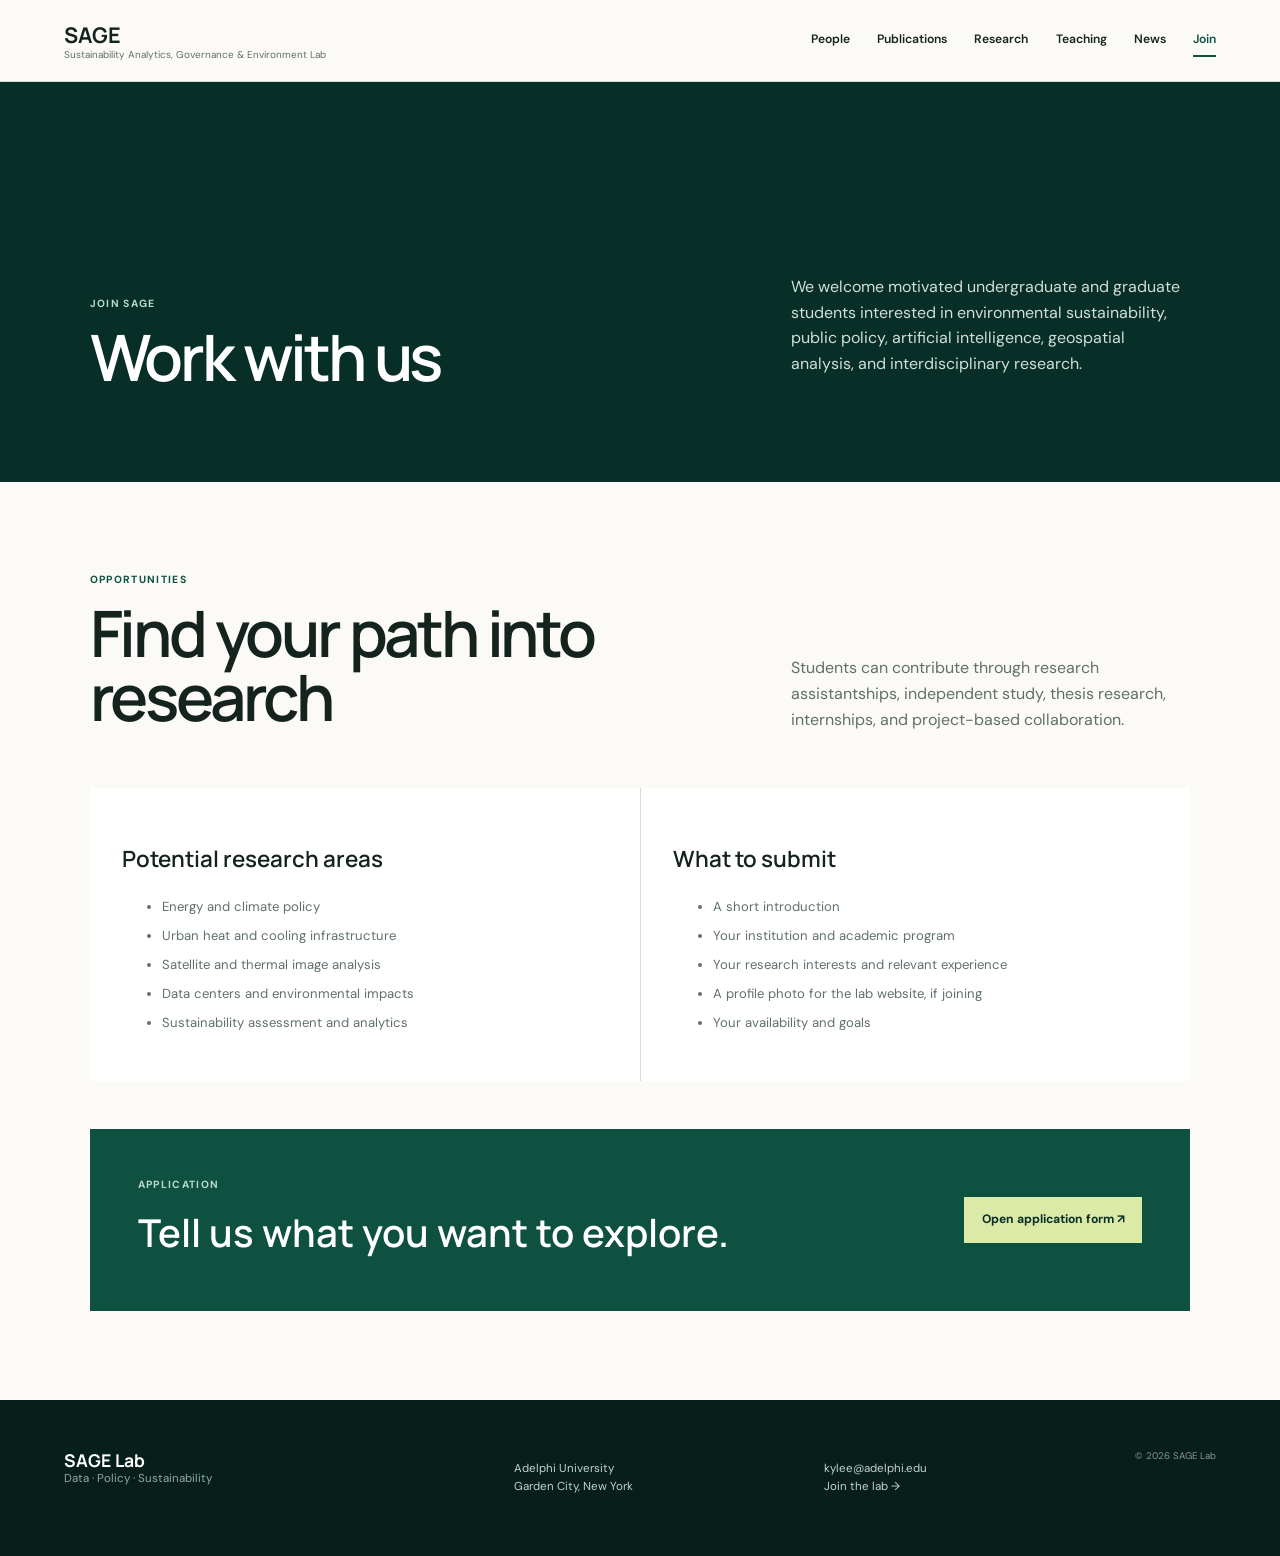
==== join.html @ ab748d42 "Add files via upload" ====
<!doctype html><html lang="en"><head><meta charset="utf-8"><meta name="viewport" content="width=device-width,initial-scale=1"><meta name="description" content="Join the SAGE Lab"><title>Join | SAGE Lab</title><link rel="preconnect" href="https://fonts.googleapis.com"><link rel="preconnect" href="https://fonts.gstatic.com" crossorigin><link href="https://fonts.googleapis.com/css2?family=DM+Sans:wght@400;500;600;700&family=Manrope:wght@500;600;700&display=swap" rel="stylesheet"><link rel="stylesheet" href="assets/css/style.css"></head><body data-page="join"><header class="site-header" id="site-header"></header><main><section class="page-hero dark"><div><p class="eyebrow">Join SAGE</p><h1>Work with us</h1></div><p>We welcome motivated undergraduate and graduate students interested in environmental sustainability, public policy, artificial intelligence, geospatial analysis, and interdisciplinary research.</p></section><section class="section"><div class="section-head"><div><p class="eyebrow">Opportunities</p><h2>Find your path into research</h2></div><p>Students can contribute through research assistantships, independent study, thesis research, internships, and project-based collaboration.</p></div><div class="join-grid"><article><h3>Potential research areas</h3><ul><li>Energy and climate policy</li><li>Urban heat and cooling infrastructure</li><li>Satellite and thermal image analysis</li><li>Data centers and environmental impacts</li><li>Sustainability assessment and analytics</li></ul></article><article><h3>What to submit</h3><ul><li>A short introduction</li><li>Your institution and academic program</li><li>Your research interests and relevant experience</li><li>A profile photo for the lab website, if joining</li><li>Your availability and goals</li></ul></article></div><div class="contact-panel"><div><p class="eyebrow">Application</p><h2>Tell us what you want to explore.</h2></div><a class="button" href="https://forms.gle/ZgNzGyVQg53hHBE16" target="_blank" rel="noopener">Open application form ↗</a></div></section></main><footer class="site-footer" id="site-footer"></footer><script src="assets/js/main.js"></script></body></html>
---- assets/css/style.css ----
:root{--ink:#15231f;--muted:#61706a;--green:#0f5141;--deep:#082f27;--mint:#dcece4;--cream:#f3f0e7;--paper:#fbfaf6;--line:#d5ddd8;--lime:#dceaa8;--white:#fff;--display:Manrope,Arial,sans-serif;--sans:"DM Sans",Arial,sans-serif}*{box-sizing:border-box}html{scroll-behavior:smooth}body{margin:0;background:var(--paper);color:var(--ink);font-family:var(--sans);line-height:1.6}a{color:inherit}.skip{position:absolute;left:-9999px}.skip:focus{left:1rem;top:1rem;background:white;padding:.6rem;z-index:50}.site-header{height:82px;padding:0 5vw;display:flex;align-items:center;justify-content:space-between;border-bottom:1px solid var(--line);background:rgba(251,250,246,.97);position:sticky;top:0;z-index:20}.logo,.footer-brand{text-decoration:none;display:flex;flex-direction:column;line-height:1.15}.logo strong{font:700 1.35rem var(--display)}.logo span{font-size:.62rem;color:var(--muted);max-width:280px}.site-header nav{display:flex;gap:1.7rem}.site-header nav a{text-decoration:none;font-size:.76rem;font-weight:600;padding:.35rem 0;border-bottom:2px solid transparent}.site-header nav a:hover,.site-header nav a.active{color:var(--green);border-color:var(--green)}.menu{display:none;border:1px solid var(--line);background:none;padding:.45rem .7rem}.home-hero{min-height:690px;display:grid;grid-template-columns:1.1fr .9fr;background:var(--deep);color:white}.home-copy{padding:7vw;display:flex;flex-direction:column;justify-content:center}.eyebrow,.kicker{text-transform:uppercase;letter-spacing:.13em;font-size:.65rem;font-weight:700;color:var(--green);margin:0 0 .8rem}.home-copy .eyebrow{color:#b9d9cd}.home-copy h1{font:600 clamp(3.5rem,6vw,7.4rem)/.94 var(--display);letter-spacing:-.06em;margin:0 0 2rem}.home-copy>p:not(.eyebrow){font-size:1.1rem;color:#d4e1dc;max-width:680px}.hero-links{display:flex;gap:1rem;flex-wrap:wrap;margin-top:2rem}.button{display:inline-block;padding:.85rem 1.1rem;background:var(--lime);color:var(--deep);text-decoration:none;font-size:.76rem;font-weight:700}.button.ghost{background:transparent;color:white;border:1px solid #668c80}.home-photo{min-height:690px;position:relative;overflow:hidden}.home-photo img{width:100%;height:100%;object-fit:cover;object-position:center}.home-photo:after{content:"Dr. Kyungmin Lee · Principal Investigator";position:absolute;left:1.5rem;bottom:1.5rem;background:rgba(8,47,39,.9);padding:.6rem .8rem;font-size:.67rem;letter-spacing:.08em;text-transform:uppercase}.theme-strip{display:grid;grid-template-columns:repeat(4,1fr);border-bottom:1px solid var(--line)}.theme-strip div{padding:2rem 2.5vw;border-right:1px solid var(--line)}.theme-strip div:last-child{border:0}.theme-strip span{display:block;color:var(--green);font-size:.66rem;font-weight:700}.theme-strip strong{font:600 1rem var(--display)}.section{padding:7vw}.section.alt{background:var(--cream)}.section.mint{background:var(--mint)}.section-head{display:grid;grid-template-columns:1.2fr .8fr;gap:8vw;align-items:end;margin-bottom:3.5rem}.section-head h2,.page-hero h1{font:600 clamp(2.8rem,5vw,5.7rem)/1 var(--display);letter-spacing:-.05em;margin:.2rem 0}.section-head>p{color:var(--muted);margin:0}.text-link,.arrow-link{font-size:.75rem;font-weight:700;text-decoration:none;border-bottom:1px solid currentColor}.section-cta{margin-top:2.5rem}.card-grid{display:grid;grid-template-columns:repeat(3,1fr);gap:1.2rem}.research-card,.news-card,.person-card{background:white;border:1px solid var(--line);overflow:hidden}.research-art{aspect-ratio:16/10;padding:1.2rem;position:relative;display:flex;align-items:flex-end;justify-content:space-between;color:white;overflow:hidden}.research-art:before{content:"";position:absolute;inset:-20%;background:repeating-linear-gradient(35deg,transparent 0 45px,rgba(255,255,255,.18) 46px 48px),repeating-linear-gradient(125deg,transparent 0 60px,rgba(0,0,0,.12) 61px 64px);transform:rotate(5deg)}.research-art span,.research-art b{position:relative}.research-art span{font-size:.7rem}.research-art b{font:600 1rem var(--display)}.art-blue{background:linear-gradient(135deg,#244b68,#6d9da1)}.art-orange{background:linear-gradient(135deg,#9f472f,#e1a162)}.art-green{background:linear-gradient(135deg,#1c5948,#8ba884)}.art-purple{background:linear-gradient(135deg,#4f486a,#9a8db0)}.card-body{padding:1.3rem}.card-body h3,.person-body h3{font:600 1.35rem/1.25 var(--display);margin:.3rem 0 .7rem}.card-body p,.person-body p,.paper-row p,.course-row p{font-size:.8rem;color:var(--muted)}.tags{display:flex;gap:.4rem;flex-wrap:wrap;margin-top:1rem}.tags span{font-size:.62rem;background:var(--mint);padding:.25rem .45rem}.news-card img,.news-placeholder{width:100%;aspect-ratio:16/10;object-fit:cover}.news-placeholder{display:grid;place-items:center;background:linear-gradient(135deg,var(--deep),#588679);color:var(--lime);font:700 1.4rem var(--display)}.news-card time{font-size:.64rem;letter-spacing:.1em;color:var(--green)}.paper-list{border-bottom:1px solid var(--line)}.paper-row{display:grid;grid-template-columns:100px 1fr auto;gap:2rem;align-items:start;padding:1.7rem 0;border-top:1px solid var(--line)}.paper-year{font:600 1.25rem var(--display);color:var(--green)}.paper-row h3{font:600 1.25rem/1.3 var(--display);margin:.2rem 0}.paper-row .arrow-link{white-space:nowrap}.page-hero{padding:7vw;min-height:400px;display:grid;grid-template-columns:1.2fr .8fr;gap:8vw;align-items:end;background:var(--cream)}.page-hero p{color:var(--muted);max-width:650px}.page-hero.dark{background:var(--deep);color:white}.page-hero.dark .eyebrow{color:#b9d9cd}.page-hero.dark p{color:#d1ded9}.person-grid{display:grid;grid-template-columns:repeat(3,1fr);gap:1.2rem}.person-photo{aspect-ratio:4/3;background:linear-gradient(135deg,var(--mint),#81a093);display:grid;place-items:center;color:var(--green);font:700 2rem var(--display);overflow:hidden}.person-photo img{width:100%;height:100%;object-fit:cover}.person-body{padding:1.3rem}.person-body .small{font-size:.73rem;border-top:1px solid var(--line);padding-top:.8rem}.course-list{border-bottom:1px solid var(--line)}.course-row{display:grid;grid-template-columns:230px 1fr;gap:3rem;padding:2rem 0;border-top:1px solid var(--line)}.course-row>div:first-child>span{font-size:.72rem;color:var(--muted)}.course-row h3{font:600 1.5rem var(--display);margin:.2rem 0}.join-grid{display:grid;grid-template-columns:1fr 1fr;gap:1px;background:var(--line);margin-top:3rem}.join-grid article{padding:2rem;background:white}.join-grid h3{font:600 1.4rem var(--display)}.join-grid li{font-size:.82rem;margin:.5rem 0;color:var(--muted)}.contact-panel{background:var(--green);color:white;padding:3rem;margin-top:3rem;display:flex;justify-content:space-between;gap:2rem;align-items:center}.contact-panel h2{font:600 clamp(2rem,3vw,3.5rem) var(--display);margin:.2rem 0}.contact-panel .eyebrow{color:#b9d9cd}.contact-panel .button{white-space:nowrap}.site-footer{background:#071f1a;color:#c4d2cd;padding:3rem 5vw;display:grid;grid-template-columns:1.5fr 1fr 1fr auto;gap:2rem;font-size:.72rem}.site-footer a{text-decoration:none}.footer-brand strong{font:700 1.1rem var(--display);color:white}.footer-brand span{color:#8fab9f}.site-footer small{color:#829b91}.loading{font-size:.8rem;color:var(--muted)}
@media(max-width:900px){.menu{display:block}.site-header nav{display:none;position:absolute;left:0;right:0;top:82px;background:var(--paper);padding:1.5rem 5vw;flex-direction:column;border-bottom:1px solid var(--line)}.site-header nav.open{display:flex}.home-hero{grid-template-columns:1fr}.home-photo{min-height:520px;order:-1}.theme-strip{grid-template-columns:1fr 1fr}.theme-strip div:nth-child(2){border-right:0}.section-head,.page-hero{grid-template-columns:1fr;gap:1rem}.card-grid,.person-grid{grid-template-columns:1fr 1fr}.paper-row{grid-template-columns:80px 1fr}.paper-row .arrow-link{grid-column:2}.site-footer{grid-template-columns:1fr 1fr}}
@media(max-width:580px){.logo span{display:none}.home-copy,.section,.page-hero{padding:4.5rem 6vw}.home-copy h1{font-size:3.2rem}.home-photo{min-height:430px}.theme-strip{grid-template-columns:1fr}.theme-strip div{border-right:0;border-bottom:1px solid var(--line);padding:1.3rem 6vw}.card-grid,.person-grid{grid-template-columns:1fr}.paper-row,.course-row{grid-template-columns:1fr;gap:.4rem}.paper-row .arrow-link{grid-column:1}.join-grid{grid-template-columns:1fr}.contact-panel{align-items:flex-start;flex-direction:column}.site-footer{grid-template-columns:1fr}}
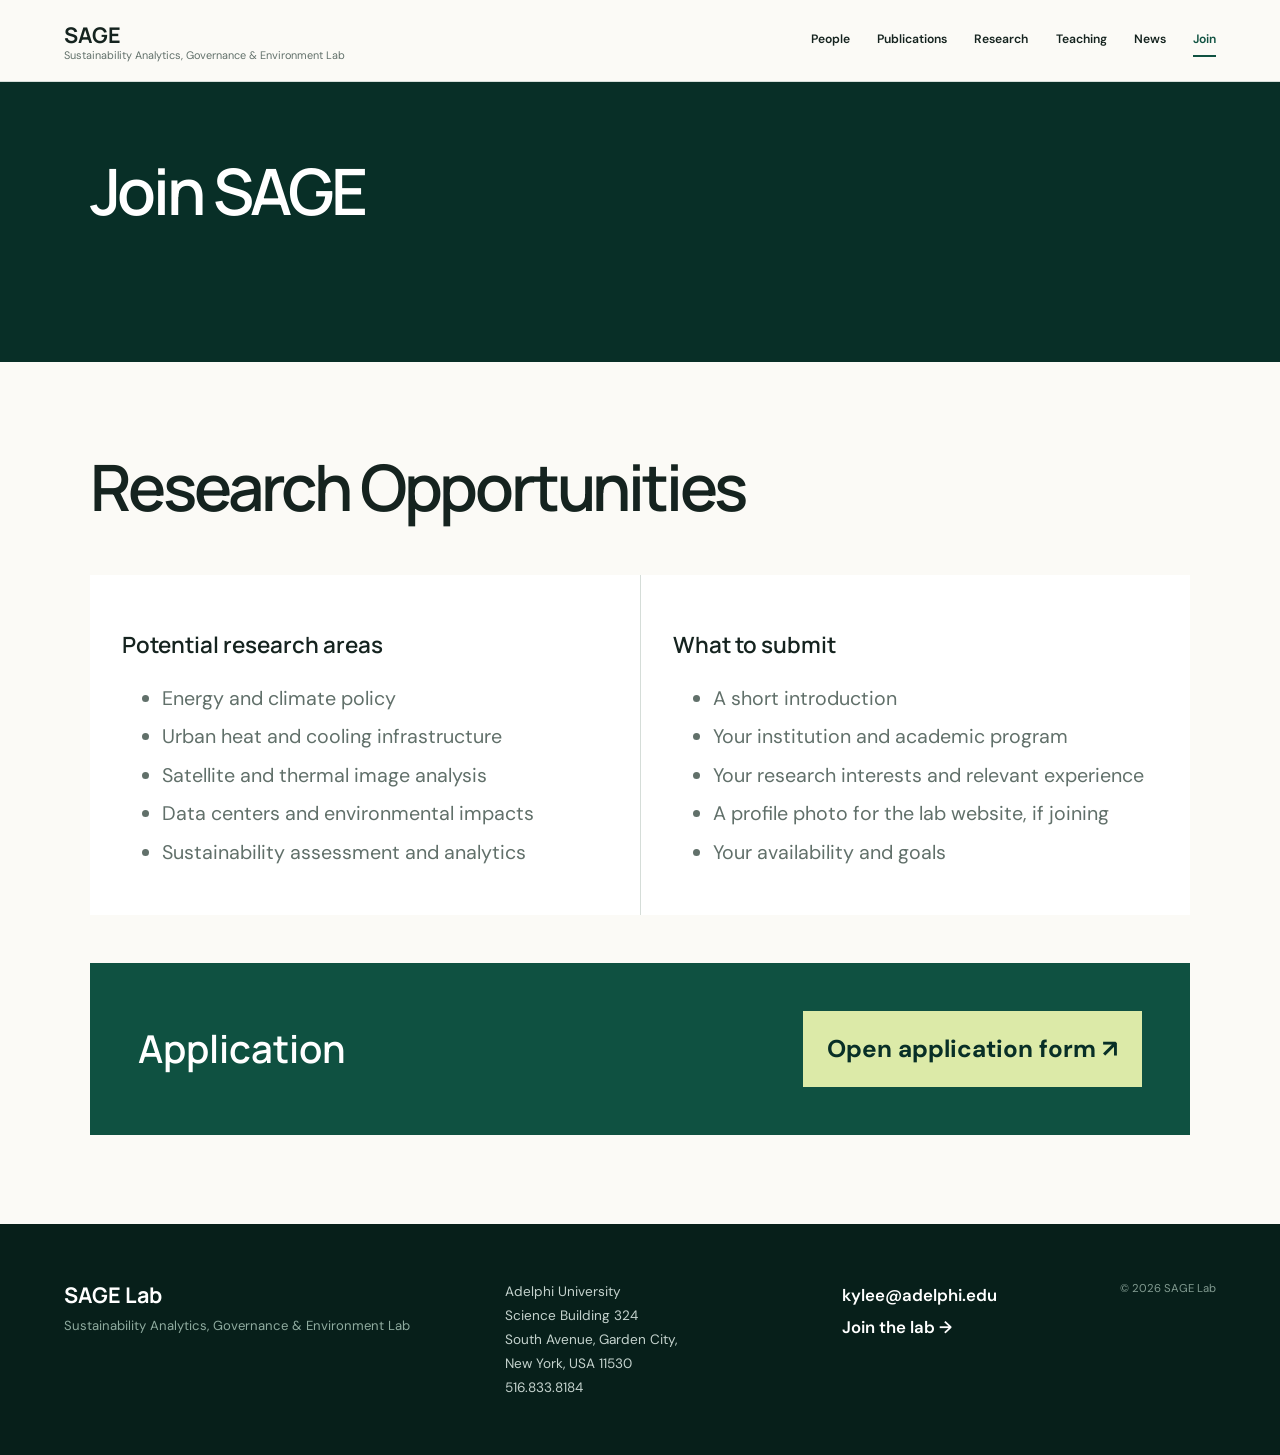
==== commit 472fd758: "Add files via upload" ====
--- a/join.html
+++ b/join.html
@@ -1 +1 @@
-<!doctype html><html lang="en"><head><meta charset="utf-8"><meta name="viewport" content="width=device-width,initial-scale=1"><meta name="description" content="Join the SAGE Lab"><title>Join | SAGE Lab</title><link rel="preconnect" href="https://fonts.googleapis.com"><link rel="preconnect" href="https://fonts.gstatic.com" crossorigin><link href="https://fonts.googleapis.com/css2?family=DM+Sans:wght@400;500;600;700&family=Manrope:wght@500;600;700&display=swap" rel="stylesheet"><link rel="stylesheet" href="assets/css/style.css"></head><body data-page="join"><header class="site-header" id="site-header"></header><main><section class="page-hero dark"><div><p class="eyebrow">Join SAGE</p><h1>Work with us</h1></div><p>We welcome motivated undergraduate and graduate students interested in environmental sustainability, public policy, artificial intelligence, geospatial analysis, and interdisciplinary research.</p></section><section class="section"><div class="section-head"><div><p class="eyebrow">Opportunities</p><h2>Find your path into research</h2></div><p>Students can contribute through research assistantships, independent study, thesis research, internships, and project-based collaboration.</p></div><div class="join-grid"><article><h3>Potential research areas</h3><ul><li>Energy and climate policy</li><li>Urban heat and cooling infrastructure</li><li>Satellite and thermal image analysis</li><li>Data centers and environmental impacts</li><li>Sustainability assessment and analytics</li></ul></article><article><h3>What to submit</h3><ul><li>A short introduction</li><li>Your institution and academic program</li><li>Your research interests and relevant experience</li><li>A profile photo for the lab website, if joining</li><li>Your availability and goals</li></ul></article></div><div class="contact-panel"><div><p class="eyebrow">Application</p><h2>Tell us what you want to explore.</h2></div><a class="button" href="https://forms.gle/ZgNzGyVQg53hHBE16" target="_blank" rel="noopener">Open application form ↗</a></div></section></main><footer class="site-footer" id="site-footer"></footer><script src="assets/js/main.js"></script></body></html>
+<!doctype html><html lang="en"><head><meta charset="utf-8"><meta name="viewport" content="width=device-width,initial-scale=1"><meta name="description" content="Join the SAGE Lab"><title>Join | SAGE Lab</title><link rel="preconnect" href="https://fonts.googleapis.com"><link rel="preconnect" href="https://fonts.gstatic.com" crossorigin><link href="https://fonts.googleapis.com/css2?family=DM+Sans:wght@400;500;600;700&family=Manrope:wght@500;600;700&display=swap" rel="stylesheet"><link rel="stylesheet" href="assets/css/style.css"></head><body data-page="join"><header class="site-header" id="site-header"></header><main><section class="page-hero page-hero-simple dark"><div><h1>Join SAGE</h1></div></section><section class="section"><div class="section-head section-head-solo"><div><h2>Research Opportunities</h2></div></div><div class="join-grid"><article><h3>Potential research areas</h3><ul><li>Energy and climate policy</li><li>Urban heat and cooling infrastructure</li><li>Satellite and thermal image analysis</li><li>Data centers and environmental impacts</li><li>Sustainability assessment and analytics</li></ul></article><article><h3>What to submit</h3><ul><li>A short introduction</li><li>Your institution and academic program</li><li>Your research interests and relevant experience</li><li>A profile photo for the lab website, if joining</li><li>Your availability and goals</li></ul></article></div><div class="contact-panel application-panel"><div><h2>Application</h2></div><a class="button" href="https://forms.gle/ZgNzGyVQg53hHBE16" target="_blank" rel="noopener">Open application form ↗</a></div></section></main><footer class="site-footer" id="site-footer"></footer><script src="assets/js/main.js"></script></body></html>
--- a/assets/css/style.css
+++ b/assets/css/style.css
@@ -1,3 +1,43 @@
 :root{--ink:#15231f;--muted:#61706a;--green:#0f5141;--deep:#082f27;--mint:#dcece4;--cream:#f3f0e7;--paper:#fbfaf6;--line:#d5ddd8;--lime:#dceaa8;--white:#fff;--display:Manrope,Arial,sans-serif;--sans:"DM Sans",Arial,sans-serif}*{box-sizing:border-box}html{scroll-behavior:smooth}body{margin:0;background:var(--paper);color:var(--ink);font-family:var(--sans);line-height:1.6}a{color:inherit}.skip{position:absolute;left:-9999px}.skip:focus{left:1rem;top:1rem;background:white;padding:.6rem;z-index:50}.site-header{height:82px;padding:0 5vw;display:flex;align-items:center;justify-content:space-between;border-bottom:1px solid var(--line);background:rgba(251,250,246,.97);position:sticky;top:0;z-index:20}.logo,.footer-brand{text-decoration:none;display:flex;flex-direction:column;line-height:1.15}.logo strong{font:700 1.35rem var(--display)}.logo span{font-size:.62rem;color:var(--muted);max-width:280px}.site-header nav{display:flex;gap:1.7rem}.site-header nav a{text-decoration:none;font-size:.76rem;font-weight:600;padding:.35rem 0;border-bottom:2px solid transparent}.site-header nav a:hover,.site-header nav a.active{color:var(--green);border-color:var(--green)}.menu{display:none;border:1px solid var(--line);background:none;padding:.45rem .7rem}.home-hero{min-height:690px;display:grid;grid-template-columns:1.1fr .9fr;background:var(--deep);color:white}.home-copy{padding:7vw;display:flex;flex-direction:column;justify-content:center}.eyebrow,.kicker{text-transform:uppercase;letter-spacing:.13em;font-size:.65rem;font-weight:700;color:var(--green);margin:0 0 .8rem}.home-copy .eyebrow{color:#b9d9cd}.home-copy h1{font:600 clamp(3.5rem,6vw,7.4rem)/.94 var(--display);letter-spacing:-.06em;margin:0 0 2rem}.home-copy>p:not(.eyebrow){font-size:1.1rem;color:#d4e1dc;max-width:680px}.hero-links{display:flex;gap:1rem;flex-wrap:wrap;margin-top:2rem}.button{display:inline-block;padding:.85rem 1.1rem;background:var(--lime);color:var(--deep);text-decoration:none;font-size:.76rem;font-weight:700}.button.ghost{background:transparent;color:white;border:1px solid #668c80}.home-photo{min-height:690px;position:relative;overflow:hidden}.home-photo img{width:100%;height:100%;object-fit:cover;object-position:center}.home-photo:after{content:"Dr. Kyungmin Lee · Principal Investigator";position:absolute;left:1.5rem;bottom:1.5rem;background:rgba(8,47,39,.9);padding:.6rem .8rem;font-size:.67rem;letter-spacing:.08em;text-transform:uppercase}.theme-strip{display:grid;grid-template-columns:repeat(4,1fr);border-bottom:1px solid var(--line)}.theme-strip div{padding:2rem 2.5vw;border-right:1px solid var(--line)}.theme-strip div:last-child{border:0}.theme-strip span{display:block;color:var(--green);font-size:.66rem;font-weight:700}.theme-strip strong{font:600 1rem var(--display)}.section{padding:7vw}.section.alt{background:var(--cream)}.section.mint{background:var(--mint)}.section-head{display:grid;grid-template-columns:1.2fr .8fr;gap:8vw;align-items:end;margin-bottom:3.5rem}.section-head h2,.page-hero h1{font:600 clamp(2.8rem,5vw,5.7rem)/1 var(--display);letter-spacing:-.05em;margin:.2rem 0}.section-head>p{color:var(--muted);margin:0}.text-link,.arrow-link{font-size:.75rem;font-weight:700;text-decoration:none;border-bottom:1px solid currentColor}.section-cta{margin-top:2.5rem}.card-grid{display:grid;grid-template-columns:repeat(3,1fr);gap:1.2rem}.research-card,.news-card,.person-card{background:white;border:1px solid var(--line);overflow:hidden}.research-art{aspect-ratio:16/10;padding:1.2rem;position:relative;display:flex;align-items:flex-end;justify-content:space-between;color:white;overflow:hidden}.research-art:before{content:"";position:absolute;inset:-20%;background:repeating-linear-gradient(35deg,transparent 0 45px,rgba(255,255,255,.18) 46px 48px),repeating-linear-gradient(125deg,transparent 0 60px,rgba(0,0,0,.12) 61px 64px);transform:rotate(5deg)}.research-art span,.research-art b{position:relative}.research-art span{font-size:.7rem}.research-art b{font:600 1rem var(--display)}.art-blue{background:linear-gradient(135deg,#244b68,#6d9da1)}.art-orange{background:linear-gradient(135deg,#9f472f,#e1a162)}.art-green{background:linear-gradient(135deg,#1c5948,#8ba884)}.art-purple{background:linear-gradient(135deg,#4f486a,#9a8db0)}.card-body{padding:1.3rem}.card-body h3,.person-body h3{font:600 1.35rem/1.25 var(--display);margin:.3rem 0 .7rem}.card-body p,.person-body p,.paper-row p,.course-row p{font-size:.8rem;color:var(--muted)}.tags{display:flex;gap:.4rem;flex-wrap:wrap;margin-top:1rem}.tags span{font-size:.62rem;background:var(--mint);padding:.25rem .45rem}.news-card img,.news-placeholder{width:100%;aspect-ratio:16/10;object-fit:cover}.news-placeholder{display:grid;place-items:center;background:linear-gradient(135deg,var(--deep),#588679);color:var(--lime);font:700 1.4rem var(--display)}.news-card time{font-size:.64rem;letter-spacing:.1em;color:var(--green)}.paper-list{border-bottom:1px solid var(--line)}.paper-row{display:grid;grid-template-columns:100px 1fr auto;gap:2rem;align-items:start;padding:1.7rem 0;border-top:1px solid var(--line)}.paper-year{font:600 1.25rem var(--display);color:var(--green)}.paper-row h3{font:600 1.25rem/1.3 var(--display);margin:.2rem 0}.paper-row .arrow-link{white-space:nowrap}.page-hero{padding:7vw;min-height:400px;display:grid;grid-template-columns:1.2fr .8fr;gap:8vw;align-items:end;background:var(--cream)}.page-hero p{color:var(--muted);max-width:650px}.page-hero.dark{background:var(--deep);color:white}.page-hero.dark .eyebrow{color:#b9d9cd}.page-hero.dark p{color:#d1ded9}.person-grid{display:grid;grid-template-columns:repeat(3,1fr);gap:1.2rem}.person-photo{aspect-ratio:4/3;background:linear-gradient(135deg,var(--mint),#81a093);display:grid;place-items:center;color:var(--green);font:700 2rem var(--display);overflow:hidden}.person-photo img{width:100%;height:100%;object-fit:cover}.person-body{padding:1.3rem}.person-body .small{font-size:.73rem;border-top:1px solid var(--line);padding-top:.8rem}.course-list{border-bottom:1px solid var(--line)}.course-row{display:grid;grid-template-columns:230px 1fr;gap:3rem;padding:2rem 0;border-top:1px solid var(--line)}.course-row>div:first-child>span{font-size:.72rem;color:var(--muted)}.course-row h3{font:600 1.5rem var(--display);margin:.2rem 0}.join-grid{display:grid;grid-template-columns:1fr 1fr;gap:1px;background:var(--line);margin-top:3rem}.join-grid article{padding:2rem;background:white}.join-grid h3{font:600 1.4rem var(--display)}.join-grid li{font-size:.82rem;margin:.5rem 0;color:var(--muted)}.contact-panel{background:var(--green);color:white;padding:3rem;margin-top:3rem;display:flex;justify-content:space-between;gap:2rem;align-items:center}.contact-panel h2{font:600 clamp(2rem,3vw,3.5rem) var(--display);margin:.2rem 0}.contact-panel .eyebrow{color:#b9d9cd}.contact-panel .button{white-space:nowrap}.site-footer{background:#071f1a;color:#c4d2cd;padding:3rem 5vw;display:grid;grid-template-columns:1.5fr 1fr 1fr auto;gap:2rem;font-size:.72rem}.site-footer a{text-decoration:none}.footer-brand strong{font:700 1.1rem var(--display);color:white}.footer-brand span{color:#8fab9f}.site-footer small{color:#829b91}.loading{font-size:.8rem;color:var(--muted)}
 @media(max-width:900px){.menu{display:block}.site-header nav{display:none;position:absolute;left:0;right:0;top:82px;background:var(--paper);padding:1.5rem 5vw;flex-direction:column;border-bottom:1px solid var(--line)}.site-header nav.open{display:flex}.home-hero{grid-template-columns:1fr}.home-photo{min-height:520px;order:-1}.theme-strip{grid-template-columns:1fr 1fr}.theme-strip div:nth-child(2){border-right:0}.section-head,.page-hero{grid-template-columns:1fr;gap:1rem}.card-grid,.person-grid{grid-template-columns:1fr 1fr}.paper-row{grid-template-columns:80px 1fr}.paper-row .arrow-link{grid-column:2}.site-footer{grid-template-columns:1fr 1fr}}
 @media(max-width:580px){.logo span{display:none}.home-copy,.section,.page-hero{padding:4.5rem 6vw}.home-copy h1{font-size:3.2rem}.home-photo{min-height:430px}.theme-strip{grid-template-columns:1fr}.theme-strip div{border-right:0;border-bottom:1px solid var(--line);padding:1.3rem 6vw}.card-grid,.person-grid{grid-template-columns:1fr}.paper-row,.course-row{grid-template-columns:1fr;gap:.4rem}.paper-row .arrow-link{grid-column:1}.join-grid{grid-template-columns:1fr}.contact-panel{align-items:flex-start;flex-direction:column}.site-footer{grid-template-columns:1fr}}
+.home-photo.logo-panel{background:var(--cream);display:grid;place-items:center;padding:5vw}.home-photo.logo-panel img{width:min(92%,620px);height:auto;max-height:80%;object-fit:contain}.home-photo.logo-panel:after{display:none}
+
+/* Refined homepage and footer typography */
+.logo span{font-size:.68rem;max-width:330px}
+.home-copy .hero-university{font:600 clamp(1.75rem,3vw,3.7rem)/1 var(--display);letter-spacing:-.035em;text-transform:none;margin-bottom:1.5rem}
+.home-copy>p:not(.eyebrow){font-size:2.2rem;line-height:1.35;max-width:850px}
+.hero-links{margin-top:2.5rem}
+.home-copy .button{padding:1.15rem 1.5rem;font-size:1.52rem;line-height:1.15}
+.section-head.section-head-solo{display:block}
+.site-footer{padding:3.5rem 5vw;grid-template-columns:minmax(240px,1.35fr) minmax(220px,1fr) minmax(220px,.8fr) auto;gap:2.5rem;font-size:.85rem}
+.footer-brand strong{font-size:1.35rem}
+.footer-brand span{font-size:.82rem;line-height:1.45;max-width:360px;margin-top:.4rem}
+.footer-address{margin:0;line-height:1.75}
+.footer-contact{margin:0;font-size:1.05rem;line-height:1.9;font-weight:600;color:white}
+@media(max-width:900px){.site-footer{grid-template-columns:1fr 1fr}.home-copy>p:not(.eyebrow){font-size:1.7rem}.home-copy .button{font-size:1.15rem}}
+@media(max-width:580px){.home-copy .hero-university{font-size:1.6rem}.home-copy>p:not(.eyebrow){font-size:1.35rem}.home-copy .button{font-size:1rem;padding:1rem 1.2rem}.site-footer{grid-template-columns:1fr}}
+
+/* Simplified internal pages, profiles, courses, and article pages */
+.page-hero.page-hero-simple{min-height:280px;display:block;padding-top:6vw;padding-bottom:6vw}
+.page-hero.page-hero-simple h1{margin:0}
+.profile-links{display:flex;flex-wrap:wrap;gap:.55rem;margin-top:1rem;padding-top:1rem;border-top:1px solid var(--line)}
+.profile-links a{font-size:.72rem;font-weight:700;text-decoration:none;border-bottom:1px solid currentColor;color:var(--green)}
+.course-institution{font:600 1rem var(--display);margin:0 0 .45rem;color:var(--ink)}
+.course-term{display:block}
+.join-grid li{font-size:1.23rem;line-height:1.55}
+.application-panel .button{font-size:1.52rem;padding:1.15rem 1.5rem}
+.card-title-link{color:inherit;text-decoration:none}
+.card-title-link:hover{text-decoration:underline}
+a.news-placeholder{text-decoration:none}
+.article-hero{background:var(--deep);color:white;padding:7vw max(7vw,calc((100vw - 1080px)/2));}
+.article-hero time{display:block;color:#b9d9cd;font-size:.75rem;font-weight:700;letter-spacing:.12em;margin:2.5rem 0 1rem}
+.article-hero h1{font:600 clamp(2.7rem,5vw,5.8rem)/1 var(--display);letter-spacing:-.05em;max-width:1000px;margin:0 0 1.5rem}
+.article-hero p{font-size:1.15rem;color:#d1ded9;max-width:780px}
+.article-back{font-size:.8rem;font-weight:700;color:white;text-decoration:none;border-bottom:1px solid currentColor}
+.article-content,.article-shell{max-width:900px;margin:0 auto;padding:5rem 7vw}
+.article-content>p{font-size:1.1rem;line-height:1.85;margin:0 0 1.5rem}
+.article-gallery{display:grid;gap:1.5rem;margin-top:3rem}
+.article-gallery figure{margin:0}
+.article-gallery img{display:block;width:100%;height:auto}
+@media(max-width:580px){.page-hero.page-hero-simple{min-height:220px;padding-top:4rem;padding-bottom:4rem}.join-grid li{font-size:1rem}.application-panel .button{font-size:1.05rem}.article-content,.article-shell{padding:3rem 6vw}}
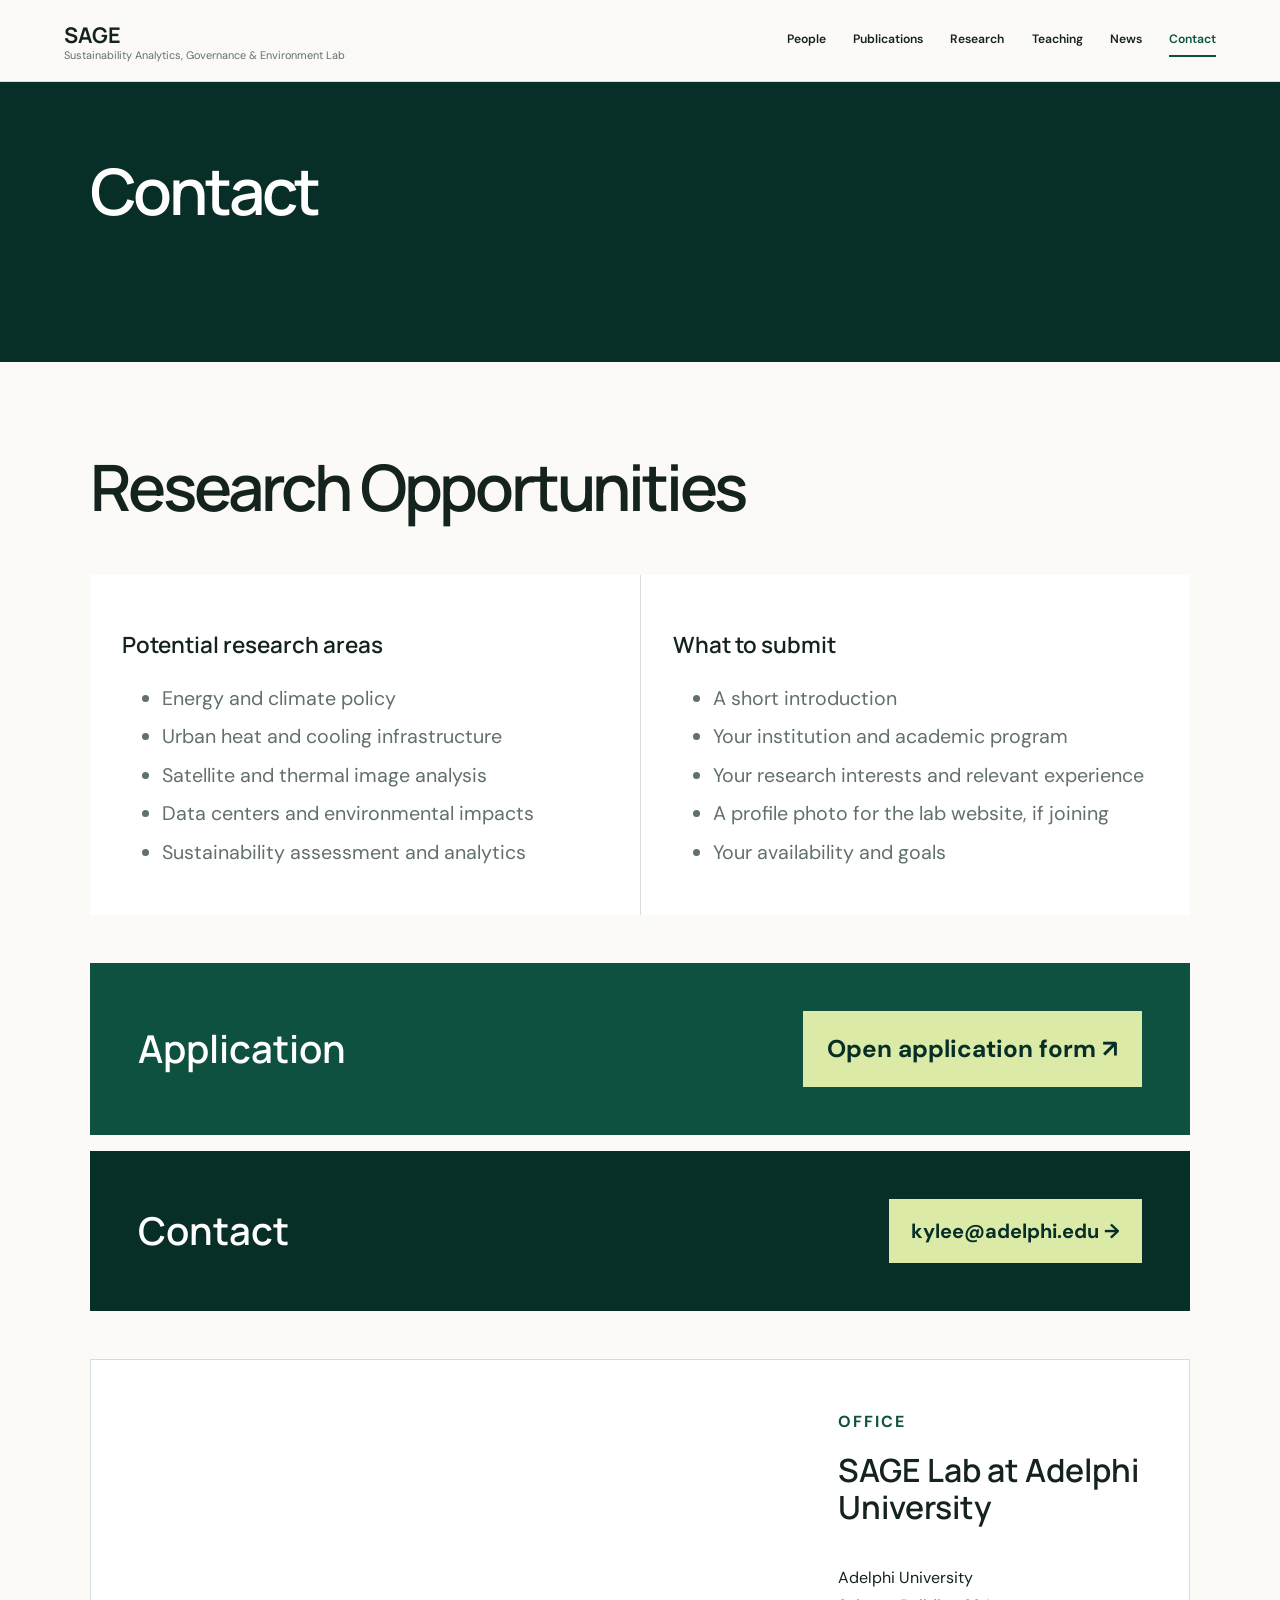
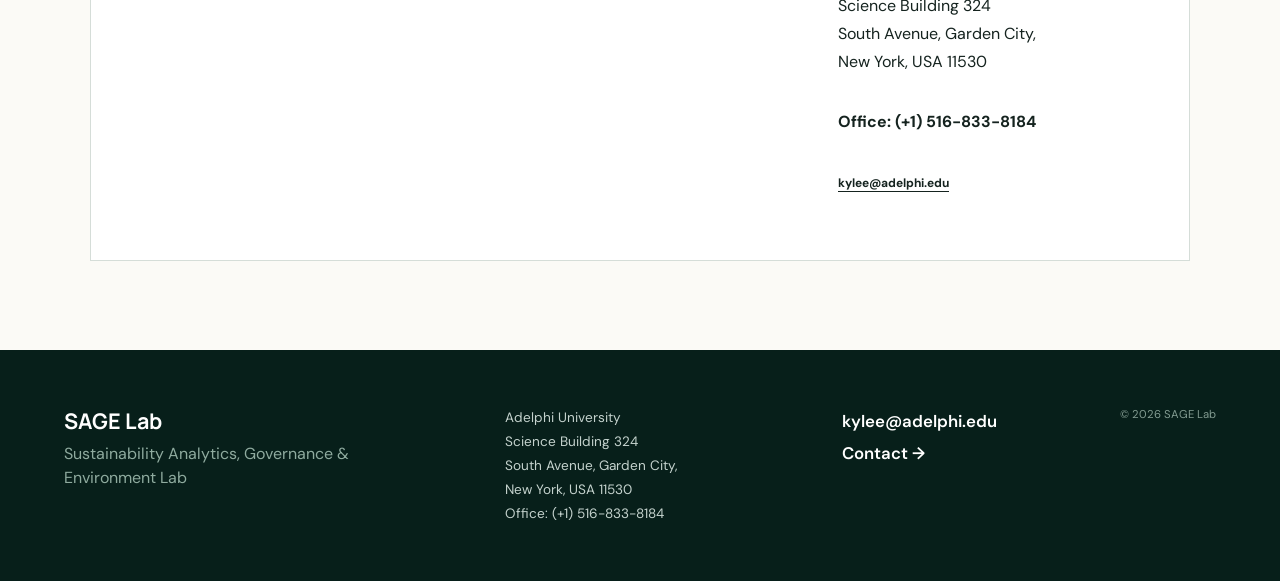
==== commit 0a6a2b40: "Add files via upload" ====
--- a/join.html
+++ b/join.html
@@ -1 +1 @@
-<!doctype html><html lang="en"><head><meta charset="utf-8"><meta name="viewport" content="width=device-width,initial-scale=1"><meta name="description" content="Join the SAGE Lab"><title>Join | SAGE Lab</title><link rel="preconnect" href="https://fonts.googleapis.com"><link rel="preconnect" href="https://fonts.gstatic.com" crossorigin><link href="https://fonts.googleapis.com/css2?family=DM+Sans:wght@400;500;600;700&family=Manrope:wght@500;600;700&display=swap" rel="stylesheet"><link rel="stylesheet" href="assets/css/style.css"></head><body data-page="join"><header class="site-header" id="site-header"></header><main><section class="page-hero page-hero-simple dark"><div><h1>Join SAGE</h1></div></section><section class="section"><div class="section-head section-head-solo"><div><h2>Research Opportunities</h2></div></div><div class="join-grid"><article><h3>Potential research areas</h3><ul><li>Energy and climate policy</li><li>Urban heat and cooling infrastructure</li><li>Satellite and thermal image analysis</li><li>Data centers and environmental impacts</li><li>Sustainability assessment and analytics</li></ul></article><article><h3>What to submit</h3><ul><li>A short introduction</li><li>Your institution and academic program</li><li>Your research interests and relevant experience</li><li>A profile photo for the lab website, if joining</li><li>Your availability and goals</li></ul></article></div><div class="contact-panel application-panel"><div><h2>Application</h2></div><a class="button" href="https://forms.gle/ZgNzGyVQg53hHBE16" target="_blank" rel="noopener">Open application form ↗</a></div></section></main><footer class="site-footer" id="site-footer"></footer><script src="assets/js/main.js"></script></body></html>
+<!doctype html><html lang="en"><head><meta charset="utf-8"><meta name="viewport" content="width=device-width,initial-scale=1"><meta name="description" content="Contact the SAGE Lab"><title>Contact | SAGE Lab</title><link rel="preconnect" href="https://fonts.googleapis.com"><link rel="preconnect" href="https://fonts.gstatic.com" crossorigin><link href="https://fonts.googleapis.com/css2?family=DM+Sans:wght@400;500;600;700&family=Manrope:wght@500;600;700&display=swap" rel="stylesheet"><link rel="stylesheet" href="assets/css/style.css"></head><body data-page="join"><header class="site-header" id="site-header"></header><main><section class="page-hero page-hero-simple dark"><div><h1>Contact</h1></div></section><section class="section"><div class="section-head section-head-solo"><div><h2>Research Opportunities</h2></div></div><div class="join-grid"><article><h3>Potential research areas</h3><ul><li>Energy and climate policy</li><li>Urban heat and cooling infrastructure</li><li>Satellite and thermal image analysis</li><li>Data centers and environmental impacts</li><li>Sustainability assessment and analytics</li></ul></article><article><h3>What to submit</h3><ul><li>A short introduction</li><li>Your institution and academic program</li><li>Your research interests and relevant experience</li><li>A profile photo for the lab website, if joining</li><li>Your availability and goals</li></ul></article></div><div class="contact-actions"><div class="contact-panel application-panel"><div><h2>Application</h2></div><a class="button" href="https://forms.gle/ZgNzGyVQg53hHBE16" target="_blank" rel="noopener">Open application form ↗</a></div><div class="contact-panel email-panel"><div><h2>Contact</h2></div><a class="button" href="mailto:kylee@adelphi.edu">kylee@adelphi.edu →</a></div></div><div class="location-panel"><div class="map-wrap"><iframe title="Map to Adelphi University Science Building" src="https://www.google.com/maps?q=Adelphi+University+Science+Building,+Garden+City,+NY+11530&amp;output=embed" loading="lazy" referrerpolicy="no-referrer-when-downgrade" allowfullscreen></iframe></div><address><p class="eyebrow">Office</p><h2>SAGE Lab at Adelphi University</h2><p>Adelphi University<br>Science Building 324<br>South Avenue, Garden City,<br>New York, USA 11530</p><p><strong>Office: (+1) 516-833-8184</strong></p><p><a class="text-link" href="mailto:kylee@adelphi.edu">kylee@adelphi.edu</a></p></address></div></section></main><footer class="site-footer" id="site-footer"></footer><script src="assets/js/main.js"></script></body></html>
--- a/assets/css/style.css
+++ b/assets/css/style.css
@@ -41,3 +41,43 @@
 .article-gallery figure{margin:0}
 .article-gallery img{display:block;width:100%;height:auto}
 @media(max-width:580px){.page-hero.page-hero-simple{min-height:220px;padding-top:4rem;padding-bottom:4rem}.join-grid li{font-size:1rem}.application-panel .button{font-size:1.05rem}.article-content,.article-shell{padding:3rem 6vw}}
+
+/* Refined home hierarchy */
+.home-copy .hero-full-name{font:600 1.15rem/1.4 var(--display);color:#b9d9cd;letter-spacing:.02em;margin:-.8rem 0 1.6rem;max-width:700px}
+.home-copy .hero-intro{font-size:1.1rem;line-height:1.55;max-width:680px;margin:0}
+.home-contact-panel .button{font-size:1.25rem;padding:1rem 1.4rem}
+
+/* Publication covers */
+.paper-row{grid-template-columns:80px 110px minmax(0,1fr) auto;align-items:center}
+.journal-cover{width:90px;height:120px;object-fit:cover;border:1px solid var(--line);background:white;box-shadow:0 5px 14px rgba(8,47,39,.08)}
+.journal-cover-placeholder{display:flex;align-items:center;justify-content:center;padding:.65rem;text-align:center;font-size:.62rem;font-weight:700;line-height:1.25;color:var(--green)}
+
+/* Research project links and details */
+.research-card-link{display:block;color:inherit;text-decoration:none;height:100%}
+.research-card-link .arrow-link{display:inline-block;margin-top:1.2rem}
+.research-card-link:hover h3{text-decoration:underline}
+.detail-status{margin:2.5rem 0 1rem;color:#b9d9cd;font-size:.75rem;font-weight:700;letter-spacing:.12em;text-transform:uppercase}
+.detail-tags{display:flex;flex-wrap:wrap;gap:.6rem;margin-top:1.7rem}
+.detail-tags span{background:rgba(220,234,168,.16);border:1px solid rgba(220,234,168,.45);color:var(--lime);padding:.4rem .65rem;font-size:.72rem}
+.article-lead{font:600 1.5rem/1.55 var(--display);color:var(--green)}
+
+/* Teaching and contact */
+.course-row{grid-template-columns:320px 1fr;align-items:center}
+.course-institution{font-size:1.45rem;line-height:1.25;margin-bottom:.8rem}
+.course-row .kicker{font-size:1rem;margin-bottom:.55rem}
+.course-term{font-size:1rem;line-height:1.55;color:var(--muted)}
+.contact-actions{display:grid;gap:1rem;margin-top:3rem}
+.contact-actions .contact-panel{margin-top:0}
+.email-panel{background:var(--deep)}
+.email-panel .button{font-size:1.25rem;padding:1rem 1.4rem}
+.location-panel{display:grid;grid-template-columns:1.4fr .8fr;margin-top:3rem;border:1px solid var(--line);background:white}
+.map-wrap{min-height:460px}
+.map-wrap iframe{display:block;width:100%;height:100%;min-height:460px;border:0}
+.location-panel address{font-style:normal;padding:3rem;display:flex;flex-direction:column;justify-content:center}
+.location-panel address h2{font:600 2rem/1.15 var(--display);margin:.2rem 0 1.4rem}
+.location-panel address p{font-size:1rem;line-height:1.75}
+.footer-brand span{font-size:1rem;line-height:1.5}
+.news-card img.fit-contain{object-fit:contain;background:var(--cream);padding:1rem}
+.news-card img.fit-cover{object-fit:cover}
+@media(max-width:900px){.paper-row{grid-template-columns:70px 90px 1fr}.paper-row .arrow-link{grid-column:3}.journal-cover{width:78px;height:105px}.course-row{grid-template-columns:240px 1fr}.location-panel{grid-template-columns:1fr}.map-wrap,.map-wrap iframe{min-height:380px}}
+@media(max-width:580px){.home-copy .hero-full-name{font-size:1rem;margin-top:-.4rem}.home-copy .hero-intro{font-size:1.05rem}.paper-row{grid-template-columns:65px 1fr;gap:1rem}.journal-cover{grid-column:1;width:60px;height:82px}.paper-row>div:nth-of-type(2){grid-column:2;grid-row:1 / span 2}.paper-row .arrow-link{grid-column:2}.course-row{grid-template-columns:1fr}.course-institution{font-size:1.25rem}.location-panel address{padding:2rem}.footer-brand span{font-size:.9rem}}
